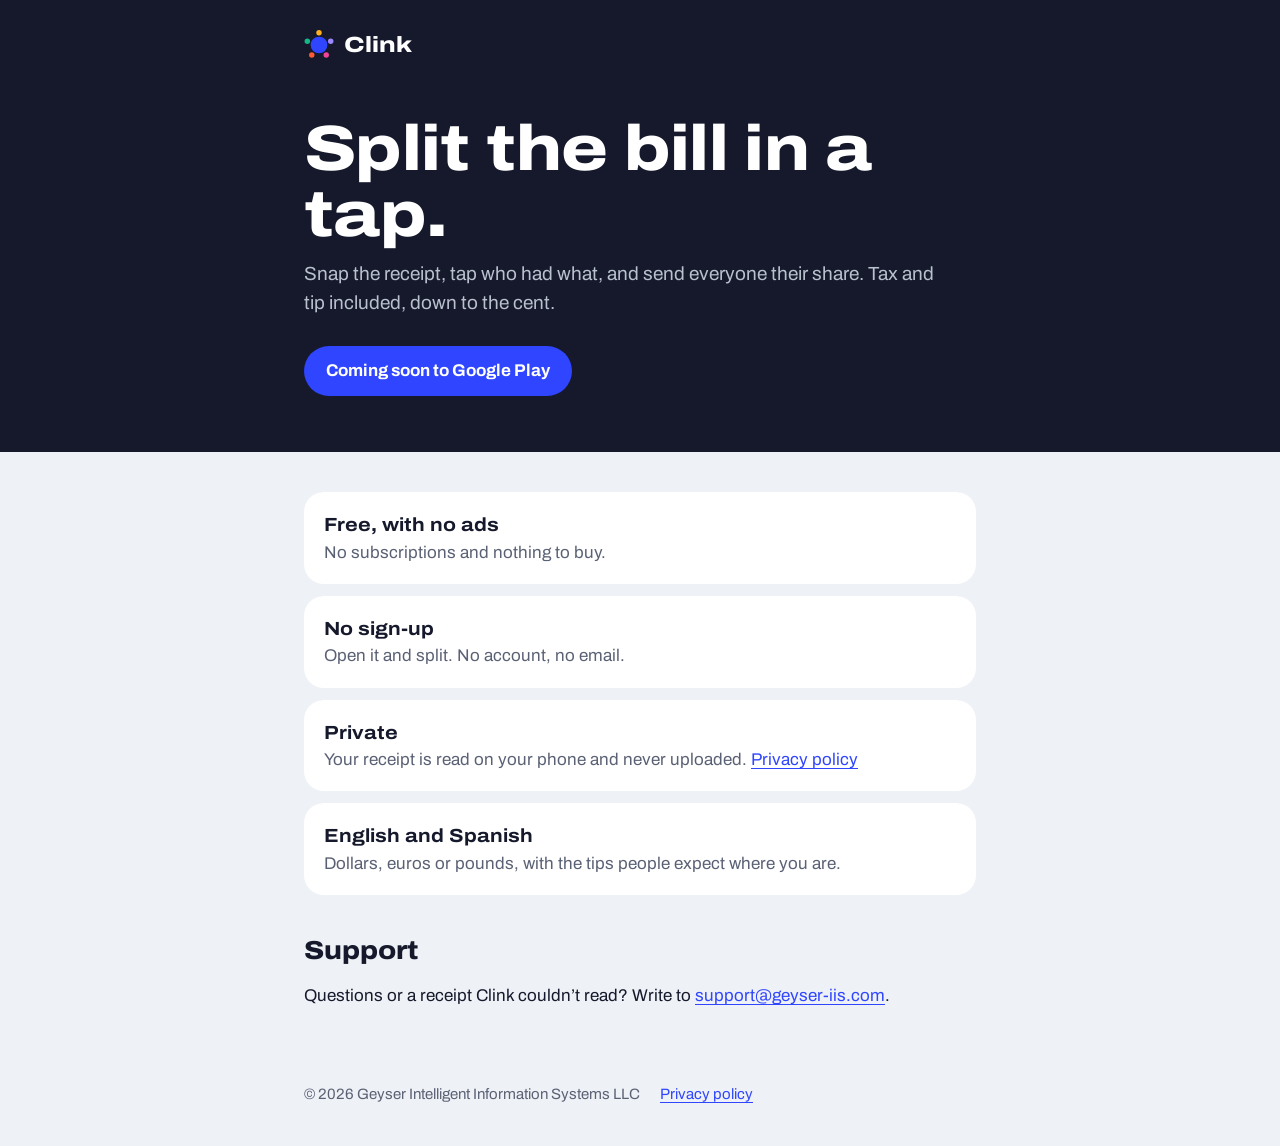
==== index.html @ e0a75e73 "Clink website and privacy policy Co-Authored-By: Claude Opus 5.5 <noreply@anthropic.com> Claude-Sess" ====
<!DOCTYPE html>
<html lang="en">
<head>
  <meta charset="utf-8">
  <meta name="viewport" content="width=device-width, initial-scale=1">
  <title>Clink: split the bill</title>
  <meta name="description" content="Snap the receipt, tap who had what, send everyone their share. Free, no ads, no sign-up.">
  <link rel="icon" href="/mark.svg" type="image/svg+xml">
  <link rel="stylesheet" href="/style.css">
</head>
<body>
  <header class="top">
    <div class="wrap">
      <a class="brand" href="/"><img src="/mark.svg" alt=""> Clink</a>
      <h1>Split the bill in a tap.</h1>
      <p class="lede">Snap the receipt, tap who had what, and send everyone their share. Tax and tip included, down to the cent.</p>
      <span class="soon">Coming soon to Google Play</span>
    </div>
  </header>

  <main>
    <div class="wrap">
      <ul class="facts">
        <li><strong>Free, with no ads</strong><span>No subscriptions and nothing to buy.</span></li>
        <li><strong>No sign-up</strong><span>Open it and split. No account, no email.</span></li>
        <li><strong>Private</strong><span>Your receipt is read on your phone and never uploaded. <a href="/privacy/">Privacy policy</a></span></li>
        <li><strong>English and Spanish</strong><span>Dollars, euros or pounds, with the tips people expect where you are.</span></li>
      </ul>

      <h2>Support</h2>
      <p>Questions or a receipt Clink couldn’t read? Write to <a href="mailto:support@geyser-iis.com">support@geyser-iis.com</a>.</p>
    </div>
  </main>

  <footer>
    <div class="wrap">
      <span>© 2026 Geyser Intelligent Information Systems LLC</span>
      <a href="/privacy/">Privacy policy</a>
    </div>
  </footer>
</body>
</html>
---- style.css ----
@font-face {
  font-family: Archivo;
  src: url("/fonts/Archivo-Variable.ttf") format("truetype");
  font-weight: 100 900;
  font-stretch: 62% 125%;
  font-display: swap;
}

:root {
  --ink: #15192b;
  --cobalt: #2f45ff;
  --porcelain: #eef1f5;
  --muted: #5b6175;
  --soft: #b9c0ce;
  --white: #fff;
}

* { box-sizing: border-box; }

body {
  margin: 0;
  font-family: Archivo, system-ui, sans-serif;
  font-size: 17px;
  line-height: 1.55;
  color: var(--ink);
  background: var(--porcelain);
}

a { color: var(--cobalt); text-underline-offset: 3px; }
a:focus-visible { outline: 3px solid var(--cobalt); outline-offset: 3px; border-radius: 4px; }

.wrap { max-width: 720px; margin: 0 auto; padding: 0 24px; }

header.top { background: var(--ink); color: var(--white); }
header.top .wrap { padding-top: 28px; padding-bottom: 56px; }
.brand {
  display: inline-flex; align-items: center; gap: 10px;
  color: var(--white); text-decoration: none;
  font-weight: 800; font-stretch: 125%; font-size: 22px;
}
.brand img { width: 30px; height: 30px; }

h1 {
  margin: 48px 0 12px;
  font-size: clamp(40px, 9vw, 64px);
  line-height: 1.02;
  font-weight: 800;
  font-stretch: 118%;
  letter-spacing: -0.01em;
}
.lede { margin: 0; max-width: 34em; font-size: 19px; color: var(--soft); }
.soon {
  display: inline-block; margin-top: 28px; padding: 12px 22px;
  border-radius: 999px; background: var(--cobalt); color: var(--white);
  font-weight: 700;
}

main .wrap { padding-top: 40px; padding-bottom: 48px; }

.facts { list-style: none; margin: 0; padding: 0; display: grid; gap: 12px; }
.facts li { background: var(--white); border-radius: 20px; padding: 18px 20px; }
.facts strong { display: block; font-size: 19px; font-stretch: 112%; }
.facts span { color: var(--muted); }

h2 { margin: 40px 0 8px; font-size: 26px; font-weight: 800; font-stretch: 112%; line-height: 1.2; }
.policy h2 { font-size: 22px; margin-top: 36px; }
.policy li { margin: 6px 0; }
.meta { color: var(--muted); font-size: 15px; }

footer { color: var(--muted); font-size: 15px; }
footer .wrap { padding-top: 8px; padding-bottom: 40px; display: flex; flex-wrap: wrap; gap: 8px 20px; }
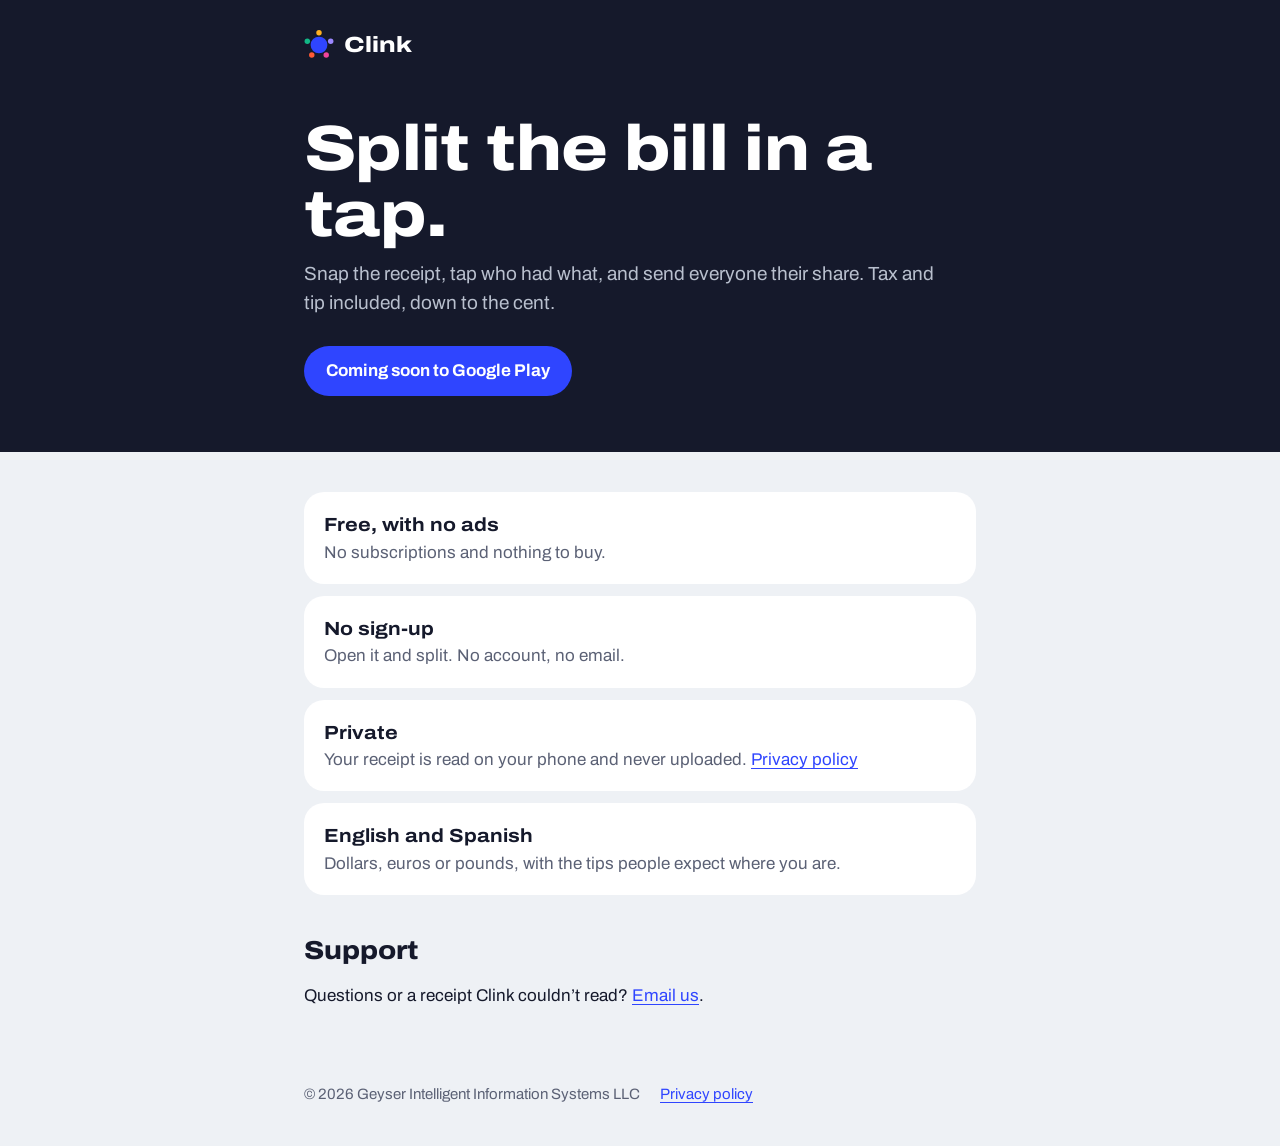
==== commit 3e7c8111: "Support: an 'Email us' link; the address isn't written in the page Co-Authored-By: Claude Opus 5.5 <" ====
--- a/index.html
+++ b/index.html
@@ -27,8 +27,8 @@
         <li><strong>English and Spanish</strong><span>Dollars, euros or pounds, with the tips people expect where you are.</span></li>
       </ul>
 
-      <h2>Support</h2>
-      <p>Questions or a receipt Clink couldn’t read? Write to <a href="mailto:support@geyser-iis.com">support@geyser-iis.com</a>.</p>
+      <h2 id="support">Support</h2>
+      <p>Questions or a receipt Clink couldn’t read? <a class="mail" href="/#support" data-user="support" data-domain="geyser-iis.com">Email us</a>.</p>
     </div>
   </main>
 
@@ -38,5 +38,9 @@
       <a href="/privacy/">Privacy policy</a>
     </div>
   </footer>
+  <script>
+    // The address is put together here, so it isn't in the page for spam robots to collect.
+    for (const a of document.querySelectorAll("a.mail")) a.href = "mailto:" + a.dataset.user + "@" + a.dataset.domain;
+  </script>
 </body>
 </html>
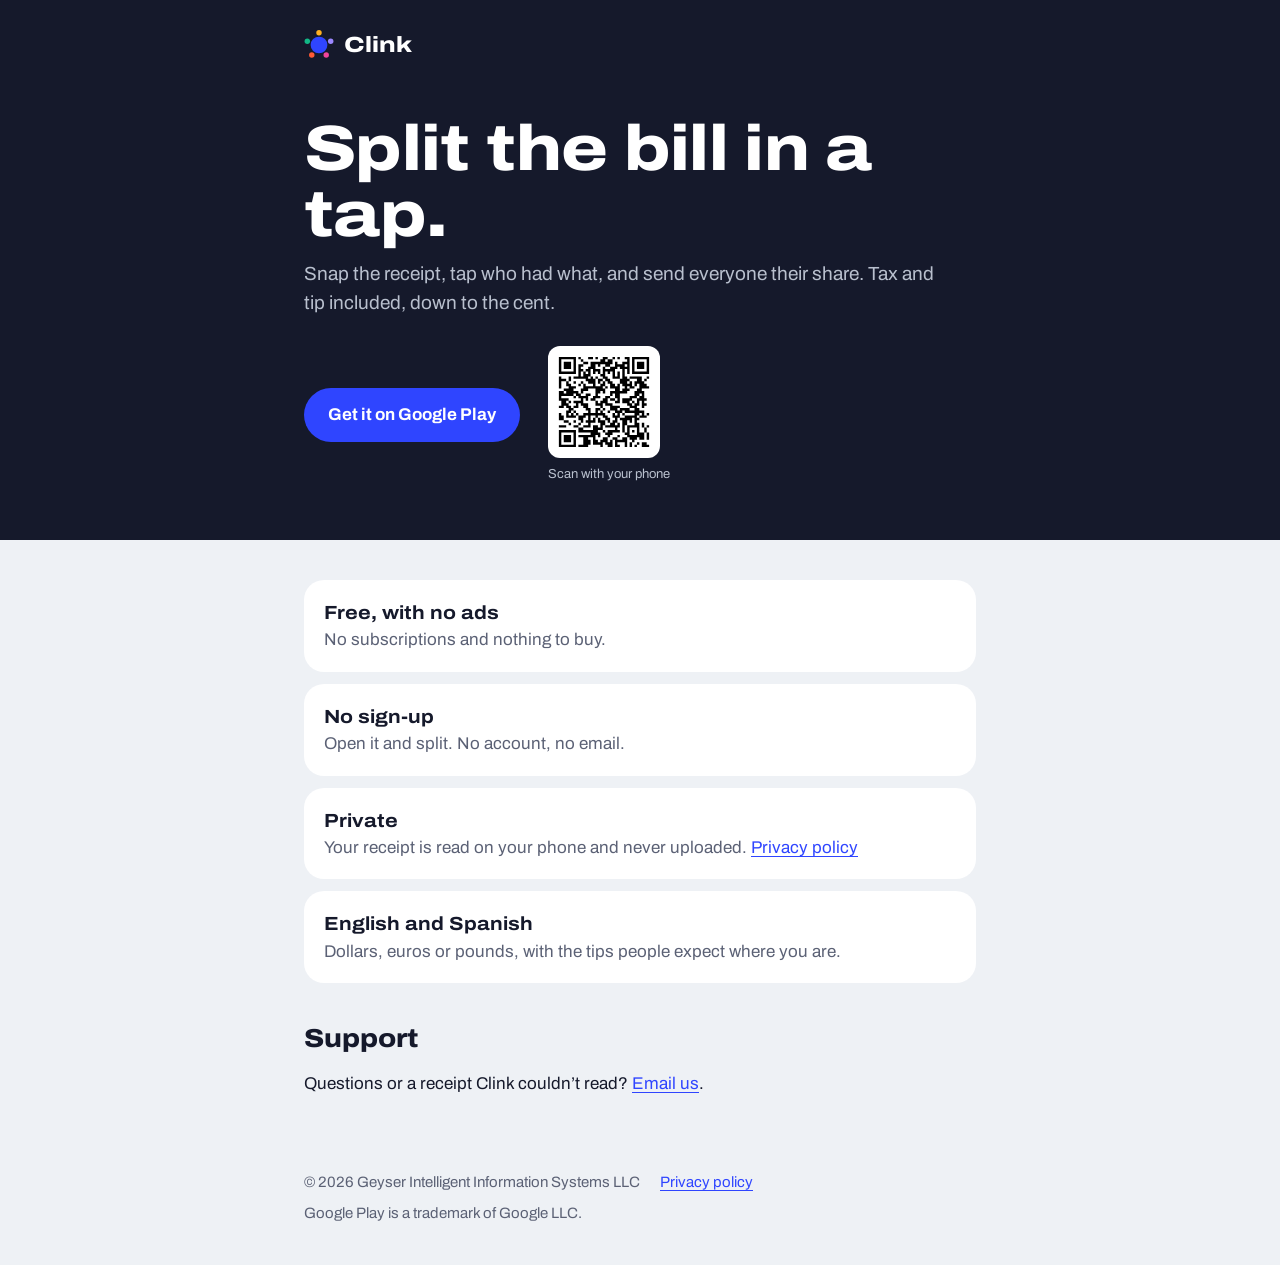
==== commit 56edd85a: "Google Play link and QR code; search and share details Co-Authored-By: Claude Opus 5.5 <noreply@anth" ====
--- a/index.html
+++ b/index.html
@@ -3,9 +3,41 @@
 <head>
   <meta charset="utf-8">
   <meta name="viewport" content="width=device-width, initial-scale=1">
-  <title>Clink: split the bill</title>
-  <meta name="description" content="Snap the receipt, tap who had what, send everyone their share. Free, no ads, no sign-up.">
+  <title>Clink: Split the Bill – free bill splitter and tip calculator</title>
+  <meta name="description" content="Snap the restaurant receipt, tap who had what, and send everyone their share, with tax and tip split to the cent. Free, no ads, no sign-up. In English and Spanish.">
+  <link rel="canonical" href="https://clink.geyser-iis.com/">
   <link rel="icon" href="/mark.svg" type="image/svg+xml">
+  <link rel="apple-touch-icon" href="/icon-512.png">
+  <meta name="theme-color" content="#15192b">
+  <meta property="og:type" content="website">
+  <meta property="og:site_name" content="Clink">
+  <meta property="og:title" content="Clink: Split the Bill">
+  <meta property="og:description" content="Snap the receipt, tap who had what, send everyone their share. Free, no ads, no sign-up.">
+  <meta property="og:url" content="https://clink.geyser-iis.com/">
+  <meta property="og:image" content="https://clink.geyser-iis.com/og-image.png">
+  <meta property="og:image:width" content="1024">
+  <meta property="og:image:height" content="500">
+  <meta name="twitter:card" content="summary_large_image">
+  <script type="application/ld+json">
+  {
+    "@context": "https://schema.org",
+    "@type": "MobileApplication",
+    "name": "Clink: Split the Bill",
+    "description": "Snap the restaurant receipt, tap who had what, and send everyone their share, with tax and tip split to the cent.",
+    "operatingSystem": "Android",
+    "applicationCategory": "FinanceApplication",
+    "inLanguage": ["en", "es"],
+    "url": "https://clink.geyser-iis.com/",
+    "installUrl": "https://play.google.com/store/apps/details?id=com.geyseriis.clink",
+    "image": "https://clink.geyser-iis.com/icon-512.png",
+    "offers": { "@type": "Offer", "price": "0", "priceCurrency": "USD" },
+    "publisher": {
+      "@type": "Organization",
+      "name": "Geyser Intelligent Information Systems LLC",
+      "address": { "@type": "PostalAddress", "streetAddress": "30 N Gould St", "addressLocality": "Sheridan", "addressRegion": "WY", "postalCode": "82801", "addressCountry": "US" }
+    }
+  }
+  </script>
   <link rel="stylesheet" href="/style.css">
 </head>
 <body>
@@ -14,12 +46,19 @@
       <a class="brand" href="/"><img src="/mark.svg" alt=""> Clink</a>
       <h1>Split the bill in a tap.</h1>
       <p class="lede">Snap the receipt, tap who had what, and send everyone their share. Tax and tip included, down to the cent.</p>
-      <span class="soon">Coming soon to Google Play</span>
+      <div class="get">
+        <a class="play" href="https://play.google.com/store/apps/details?id=com.geyseriis.clink">Get it on Google Play</a>
+        <figure class="qr">
+          <img src="/play-qr.svg" alt="QR code for Clink on Google Play" width="112" height="112">
+          <figcaption>Scan with your phone</figcaption>
+        </figure>
+      </div>
     </div>
   </header>
 
   <main>
     <div class="wrap">
+      <h2 class="sr">Why Clink</h2>
       <ul class="facts">
         <li><strong>Free, with no ads</strong><span>No subscriptions and nothing to buy.</span></li>
         <li><strong>No sign-up</strong><span>Open it and split. No account, no email.</span></li>
@@ -36,6 +75,7 @@
     <div class="wrap">
       <span>© 2026 Geyser Intelligent Information Systems LLC</span>
       <a href="/privacy/">Privacy policy</a>
+      <span>Google Play is a trademark of Google LLC.</span>
     </div>
   </footer>
   <script>
--- a/style.css
+++ b/style.css
@@ -49,11 +49,20 @@
   letter-spacing: -0.01em;
 }
 .lede { margin: 0; max-width: 34em; font-size: 19px; color: var(--soft); }
-.soon {
-  display: inline-block; margin-top: 28px; padding: 12px 22px;
+.get { display: flex; align-items: center; gap: 28px; margin-top: 28px; }
+.play {
+  display: inline-block; padding: 14px 24px;
   border-radius: 999px; background: var(--cobalt); color: var(--white);
-  font-weight: 700;
+  font-weight: 700; text-decoration: none;
 }
+.play:hover { background: #4458ff; }
+/* The QR code is for people reading on a computer: phones get the button. */
+.qr { display: none; margin: 0; text-align: center; color: var(--soft); font-size: 13px; }
+.qr img { display: block; background: var(--white); border-radius: 12px; padding: 6px; }
+.qr figcaption { margin-top: 6px; }
+@media (min-width: 760px) and (hover: hover) { .qr { display: block; } }
+
+.sr { position: absolute; width: 1px; height: 1px; overflow: hidden; clip-path: inset(50%); white-space: nowrap; }
 
 main .wrap { padding-top: 40px; padding-bottom: 48px; }
 
